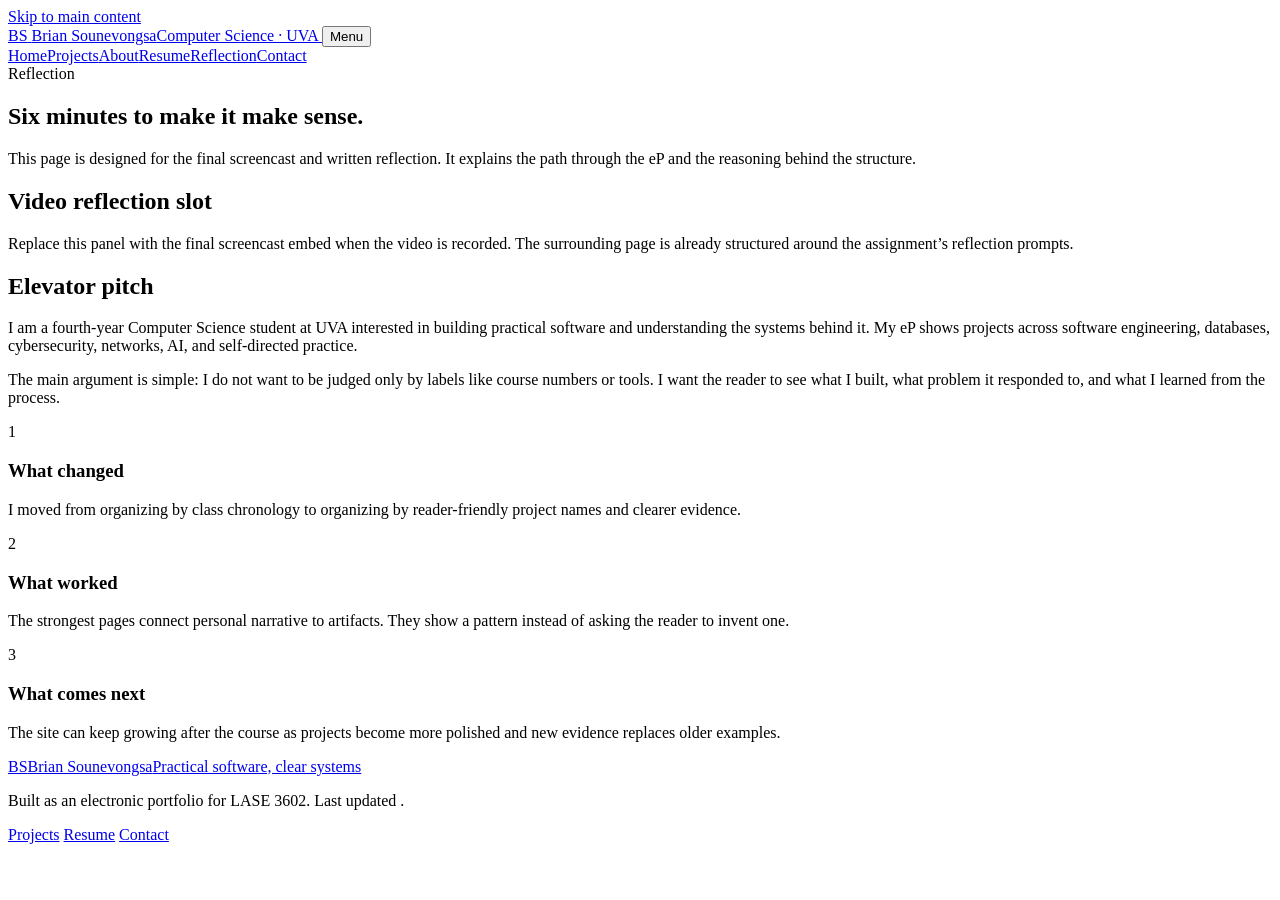
==== reflection.html @ 1a9d97e7 "added site files" ====
<!doctype html>
<html lang="en">
<head>
  <meta charset="utf-8">
  <meta name="viewport" content="width=device-width, initial-scale=1">
  <title>Reflection | Brian Sounevongsa</title>
  <meta name="description" content="Electronic portfolio for Brian Sounevongsa, a fourth-year Computer Science student at the University of Virginia.">
  <meta name="theme-color" content="#0b1f3a">
  <link rel="icon" href="assets/img/favicon.svg" type="image/svg+xml">
  <link rel="stylesheet" href="assets/css/styles.css">
</head>
<body>

<a class="skip-link" href="#main">Skip to main content</a>
<header class="site-header">
  <div class="nav-wrap">
    <a class="brand" href="index.html" aria-label="Brian Sounevongsa home">
      <span class="brand-mark">BS</span>
      <span class="brand-text">Brian Sounevongsa<span>Computer Science · UVA</span></span>
    </a>
    <button class="nav-toggle" type="button" aria-expanded="false" aria-controls="nav-links">Menu</button>
    <nav class="nav-links" id="nav-links" aria-label="Primary navigation"><a href="index.html" >Home</a><a href="projects.html" >Projects</a><a href="about.html" >About</a><a href="resume.html" >Resume</a><a href="reflection.html" aria-current="page">Reflection</a><a href="contact.html" >Contact</a></nav>
  </div>
</header>

<main id="main">

<section class="page-hero">
  <div class="container">
    <span class="eyebrow">Reflection</span>
    <h1>Six minutes to make it make sense.</h1>
    <p class="lead">This page is designed for the final screencast and written reflection. It explains the path through the eP and the reasoning behind the structure.</p>
  </div>
</section>
<section class="section tight">
  <div class="container grid two">
    <div class="video-frame reveal"><div><h2>Video reflection slot</h2><p>Replace this panel with the final screencast embed when the video is recorded. The surrounding page is already structured around the assignment’s reflection prompts.</p></div></div>
    <div class="card reveal">
      <h2>Elevator pitch</h2>
      <p>I am a fourth-year Computer Science student at UVA interested in building practical software and understanding the systems behind it. My eP shows projects across software engineering, databases, cybersecurity, networks, AI, and self-directed practice.</p>
      <p>The main argument is simple: I do not want to be judged only by labels like course numbers or tools. I want the reader to see what I built, what problem it responded to, and what I learned from the process.</p>
    </div>
  </div>
</section>
<section class="section tight">
  <div class="container grid three">
    <article class="card reveal"><div class="icon">1</div><h3>What changed</h3><p>I moved from organizing by class chronology to organizing by reader-friendly project names and clearer evidence.</p></article>
    <article class="card reveal"><div class="icon">2</div><h3>What worked</h3><p>The strongest pages connect personal narrative to artifacts. They show a pattern instead of asking the reader to invent one.</p></article>
    <article class="card reveal"><div class="icon">3</div><h3>What comes next</h3><p>The site can keep growing after the course as projects become more polished and new evidence replaces older examples.</p></article>
  </div>
</section>

</main>

<footer class="site-footer">
  <div class="footer-grid">
    <div>
      <a class="brand" href="index.html"><span class="brand-mark">BS</span><span class="brand-text">Brian Sounevongsa<span>Practical software, clear systems</span></span></a>
      <p class="footer-note">Built as an electronic portfolio for LASE 3602. Last updated <span data-year></span>.</p>
    </div>
    <div class="footer-links">
      <a href="projects.html">Projects</a>
      <a href="resume.html">Resume</a>
      <a href="contact.html">Contact</a>
    </div>
  </div>
</footer>
<script src="assets/js/main.js"></script>

</body>
</html>
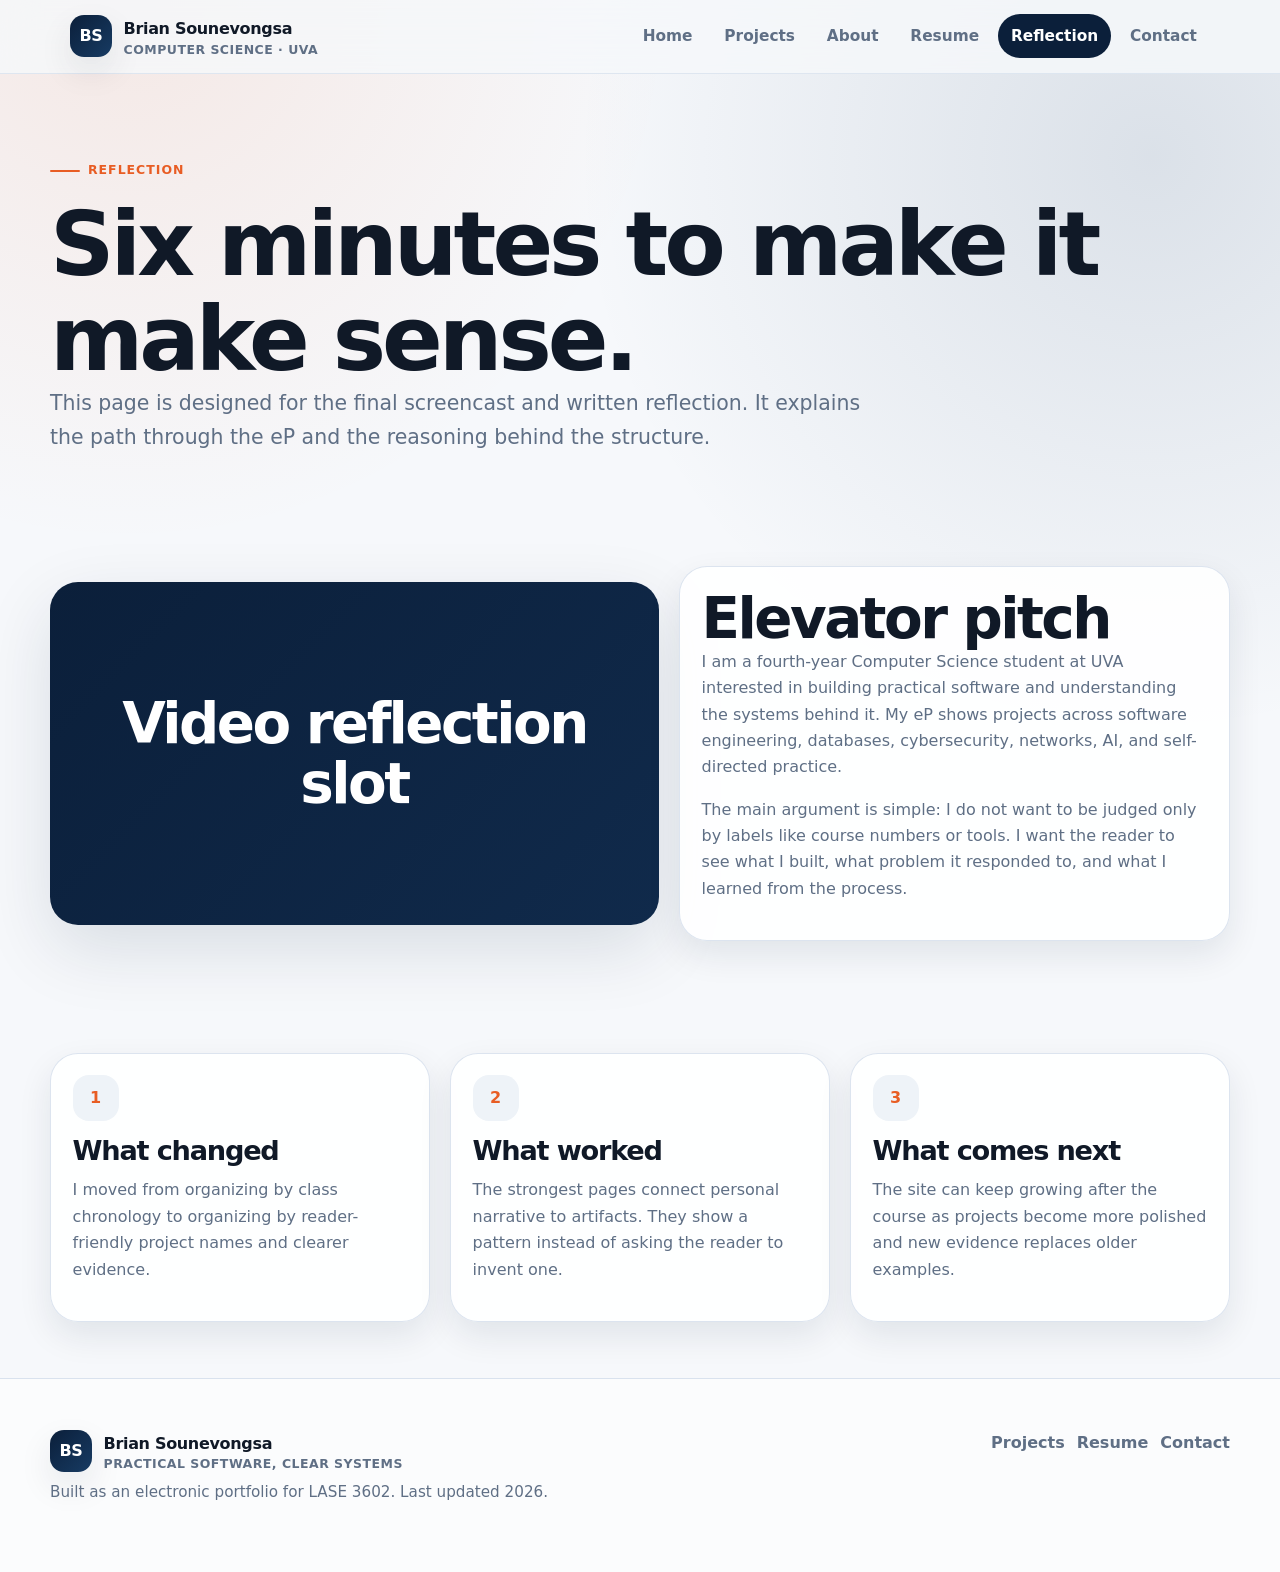
==== commit 5e4a9a4c: "Update reflection.html" ====
--- a/reflection.html
+++ b/reflection.html
@@ -34,7 +34,7 @@
 </section>
 <section class="section tight">
   <div class="container grid two">
-    <div class="video-frame reveal"><div><h2>Video reflection slot</h2><p>Replace this panel with the final screencast embed when the video is recorded. The surrounding page is already structured around the assignment’s reflection prompts.</p></div></div>
+    <div class="video-frame reveal"><div><h2>Video reflection slot</h2></div></div>
     <div class="card reveal">
       <h2>Elevator pitch</h2>
       <p>I am a fourth-year Computer Science student at UVA interested in building practical software and understanding the systems behind it. My eP shows projects across software engineering, databases, cybersecurity, networks, AI, and self-directed practice.</p>
--- a/assets/css/styles.css
+++ b/assets/css/styles.css
@@ -0,0 +1,239 @@
+
+:root {
+  --bg: #f6f8fb;
+  --surface: #ffffff;
+  --surface-soft: #eef3f8;
+  --text: #101927;
+  --muted: #5f6f85;
+  --muted-2: #7d8da1;
+  --navy: #0b1f3a;
+  --navy-2: #173b63;
+  --orange: #e85d24;
+  --orange-2: #ff7a2f;
+  --border: #d9e2ee;
+  --shadow: 0 24px 70px rgba(10, 30, 60, .12);
+  --shadow-soft: 0 14px 34px rgba(10, 30, 60, .09);
+  --radius-lg: 28px;
+  --radius-md: 18px;
+  --radius-sm: 12px;
+  --max: 1180px;
+}
+
+* { box-sizing: border-box; }
+html { scroll-behavior: smooth; }
+body {
+  margin: 0;
+  font-family: Inter, ui-sans-serif, system-ui, -apple-system, BlinkMacSystemFont, "Segoe UI", sans-serif;
+  color: var(--text);
+  background:
+    radial-gradient(circle at 10% 0%, rgba(232, 93, 36, .10), transparent 34rem),
+    radial-gradient(circle at 90% 10%, rgba(23, 59, 99, .12), transparent 36rem),
+    var(--bg);
+  line-height: 1.65;
+}
+
+img, svg { max-width: 100%; display: block; }
+a { color: inherit; text-decoration: none; }
+p { margin: 0 0 1rem; }
+strong { color: var(--text); }
+
+.skip-link {
+  position: absolute; left: -999px; top: 1rem; background: var(--navy); color: #fff; padding: .75rem 1rem; border-radius: 999px; z-index: 2000;
+}
+.skip-link:focus { left: 1rem; }
+
+.site-header {
+  position: sticky; top: 0; z-index: 1000;
+  backdrop-filter: blur(18px);
+  background: rgba(246, 248, 251, .82);
+  border-bottom: 1px solid rgba(217, 226, 238, .84);
+}
+.nav-wrap {
+  max-width: var(--max); margin: 0 auto; padding: .9rem 1.25rem;
+  display: flex; align-items: center; justify-content: space-between; gap: 1rem;
+}
+.brand { display: inline-flex; align-items: center; gap: .72rem; font-weight: 800; letter-spacing: -.02em; }
+.brand-mark {
+  width: 42px; height: 42px; border-radius: 14px; display: grid; place-items: center;
+  background: linear-gradient(135deg, var(--navy), var(--navy-2)); color: #fff; box-shadow: var(--shadow-soft);
+}
+.brand-text span { display: block; font-size: .78rem; font-weight: 700; color: var(--muted); letter-spacing: .04em; text-transform: uppercase; line-height: 1.1; }
+.nav-links { display: flex; align-items: center; gap: .35rem; }
+.nav-links a {
+  padding: .58rem .82rem; border-radius: 999px; color: var(--muted); font-weight: 720; font-size: .96rem;
+}
+.nav-links a:hover, .nav-links a:focus-visible { color: var(--navy); background: rgba(11,31,58,.06); outline: none; }
+.nav-links a[aria-current="page"] { color: #fff; background: var(--navy); }
+.nav-toggle { display: none; border: 0; background: var(--navy); color: #fff; border-radius: 14px; padding: .7rem .78rem; font-weight: 800; }
+
+main { overflow: hidden; }
+.section { padding: 5.6rem 1.25rem; }
+.section.tight { padding-top: 3.5rem; padding-bottom: 3.5rem; }
+.container { max-width: var(--max); margin: 0 auto; }
+.grid { display: grid; gap: 1.25rem; }
+.two { grid-template-columns: minmax(0, 1.05fr) minmax(340px, .95fr); align-items: center; }
+.three { grid-template-columns: repeat(3, minmax(0, 1fr)); }
+.four { grid-template-columns: repeat(4, minmax(0, 1fr)); }
+
+.eyebrow {
+  display: inline-flex; align-items: center; gap: .5rem; color: var(--orange); font-weight: 850; letter-spacing: .08em; text-transform: uppercase; font-size: .78rem; margin-bottom: 1rem;
+}
+.eyebrow::before { content: ""; width: 30px; height: 2px; background: currentColor; border-radius: 999px; }
+h1, h2, h3 { margin: 0; line-height: 1.06; letter-spacing: -.045em; }
+h1 { font-size: clamp(3rem, 7vw, 6.8rem); }
+h2 { font-size: clamp(2rem, 4.4vw, 4.05rem); }
+h3 { font-size: clamp(1.25rem, 2.2vw, 1.7rem); }
+.lead { font-size: clamp(1.05rem, 2vw, 1.28rem); color: var(--muted); max-width: 72ch; }
+.kicker { font-size: 1.05rem; color: var(--muted); }
+
+.hero { padding: 6.2rem 1.25rem 4.5rem; }
+.hero .container { position: relative; }
+.hero-copy { max-width: 770px; }
+.hero-title .accent { color: var(--orange); }
+.hero-actions { display: flex; flex-wrap: wrap; gap: .8rem; margin-top: 2rem; }
+.btn {
+  display: inline-flex; align-items: center; justify-content: center; gap: .55rem;
+  padding: .88rem 1.05rem; border-radius: 999px; font-weight: 820; border: 1px solid transparent;
+  transition: transform .2s ease, box-shadow .2s ease, background .2s ease, border-color .2s ease;
+}
+.btn:hover { transform: translateY(-2px); }
+.btn.primary { background: var(--navy); color: #fff; box-shadow: var(--shadow-soft); }
+.btn.primary:hover { background: #132d51; }
+.btn.secondary { background: #fff; color: var(--navy); border-color: var(--border); }
+.btn.secondary:hover { border-color: #bfd0e5; box-shadow: var(--shadow-soft); }
+.btn.ghost { color: var(--navy); background: rgba(11,31,58,.06); }
+.btn.small { padding: .66rem .82rem; font-size: .93rem; }
+
+.hero-card {
+  background: rgba(255,255,255,.76); border: 1px solid rgba(217,226,238,.9); border-radius: var(--radius-lg); box-shadow: var(--shadow); padding: 1rem;
+}
+.hero-card img { border-radius: 22px; }
+.hero-meta { display: grid; grid-template-columns: repeat(3, 1fr); gap: .75rem; margin-top: .75rem; }
+.meta-box { background: var(--surface-soft); border-radius: 18px; padding: 1rem; }
+.meta-box b { display: block; font-size: 1.25rem; color: var(--navy); line-height: 1; }
+.meta-box span { display: block; font-size: .78rem; color: var(--muted); margin-top: .35rem; font-weight: 700; text-transform: uppercase; letter-spacing: .04em; }
+
+.card {
+  background: rgba(255,255,255,.88); border: 1px solid rgba(217,226,238,.9); border-radius: var(--radius-lg); padding: 1.35rem; box-shadow: var(--shadow-soft);
+}
+.card.flat { box-shadow: none; }
+.card h3 { margin-bottom: .7rem; }
+.card p { color: var(--muted); }
+.card .icon {
+  width: 46px; height: 46px; border-radius: 16px; background: var(--surface-soft); display: grid; place-items: center; color: var(--orange); font-weight: 900; margin-bottom: 1rem;
+}
+
+.pill-row { display: flex; flex-wrap: wrap; gap: .52rem; margin-top: 1rem; }
+.pill, .tag {
+  display: inline-flex; align-items: center; border-radius: 999px; border: 1px solid var(--border); background: rgba(255,255,255,.72); color: var(--muted); padding: .42rem .68rem; font-size: .88rem; font-weight: 720;
+}
+.tag.hot { color: #fff; background: var(--orange); border-color: var(--orange); }
+
+.project-grid { display: grid; grid-template-columns: repeat(3, minmax(0, 1fr)); gap: 1.1rem; }
+.project-card {
+  position: relative; overflow: hidden; background: #fff; border: 1px solid var(--border); border-radius: var(--radius-lg); box-shadow: var(--shadow-soft); min-height: 100%; display: flex; flex-direction: column;
+}
+.project-card .thumb { aspect-ratio: 1.42/1; background: var(--surface-soft); overflow: hidden; }
+.project-card .thumb img { width: 100%; height: 100%; object-fit: cover; transition: transform .45s ease; }
+.project-card:hover .thumb img { transform: scale(1.035); }
+.project-card .body { padding: 1.25rem; display: flex; flex-direction: column; flex: 1; }
+.project-card h3 { font-size: 1.45rem; margin-bottom: .55rem; }
+.project-card p { color: var(--muted); }
+.project-card .spacer { flex: 1; }
+.project-card .meta { display: flex; flex-wrap: wrap; gap: .4rem; margin: .85rem 0 1.15rem; }
+.project-card .meta span { font-size: .78rem; color: var(--muted); background: var(--surface-soft); border-radius: 999px; padding: .28rem .5rem; font-weight: 760; }
+
+.statement {
+  padding: clamp(2rem, 5vw, 4rem); border-radius: 34px; background: linear-gradient(135deg, var(--navy), #122f52); color: #fff; box-shadow: var(--shadow);
+}
+.statement h2 { color: #fff; }
+.statement p { color: rgba(255,255,255,.82); font-size: 1.1rem; }
+.statement .pill { border-color: rgba(255,255,255,.22); background: rgba(255,255,255,.08); color: #fff; }
+
+.timeline { position: relative; display: grid; gap: 1rem; }
+.timeline::before { content: ""; position: absolute; left: 1rem; top: .5rem; bottom: .5rem; width: 2px; background: var(--border); }
+.timeline-item { position: relative; padding-left: 3rem; }
+.timeline-item::before { content: ""; position: absolute; left: .62rem; top: .3rem; width: .75rem; height: .75rem; border-radius: 50%; background: var(--orange); box-shadow: 0 0 0 6px #fff; }
+.timeline-item h3 { font-size: 1.18rem; letter-spacing: -.02em; }
+.timeline-item p { color: var(--muted); }
+
+.page-hero { padding: 5rem 1.25rem 2.5rem; }
+.page-hero .lead { max-width: 820px; }
+.breadcrumbs { display: flex; flex-wrap: wrap; gap: .5rem; color: var(--muted); font-weight: 700; font-size: .92rem; margin-bottom: 1.2rem; }
+.breadcrumbs a { color: var(--navy); }
+
+.filters { display: flex; gap: .55rem; flex-wrap: wrap; margin: 2rem 0 1.3rem; }
+.filter-btn { border: 1px solid var(--border); background: #fff; color: var(--muted); border-radius: 999px; padding: .65rem .86rem; cursor: pointer; font-weight: 800; }
+.filter-btn.active, .filter-btn:hover { background: var(--navy); color: #fff; border-color: var(--navy); }
+.search-box { width: 100%; border: 1px solid var(--border); background: #fff; padding: 1rem 1.1rem; border-radius: 18px; font: inherit; color: var(--text); box-shadow: var(--shadow-soft); }
+
+.project-detail-hero { padding-bottom: 2rem; }
+.project-detail-head { display: grid; grid-template-columns: minmax(0, .95fr) minmax(380px, 1.05fr); gap: 1.4rem; align-items: center; }
+.project-detail-head .image-wrap { border-radius: 32px; overflow: hidden; border: 1px solid var(--border); box-shadow: var(--shadow); background: #fff; }
+.detail-layout { display: grid; grid-template-columns: minmax(0, 1fr) 320px; gap: 1.4rem; align-items: start; }
+.detail-content { display: grid; gap: 1rem; }
+.detail-card h2 { font-size: clamp(1.6rem, 3vw, 2.3rem); margin-bottom: .75rem; }
+.detail-card p, .detail-card li { color: var(--muted); }
+.detail-card ul { margin: .8rem 0 0; padding-left: 1.2rem; }
+.sidebar { position: sticky; top: 92px; display: grid; gap: 1rem; }
+.stat-list { display: grid; gap: .75rem; }
+.stat { padding: .9rem; border-radius: 18px; background: var(--surface-soft); }
+.stat b { display: block; color: var(--navy); }
+.stat span { color: var(--muted); font-size: .92rem; }
+.process-steps { display: grid; grid-template-columns: repeat(4, minmax(0, 1fr)); gap: .7rem; margin-top: 1rem; }
+.step { background: var(--surface-soft); border-radius: 18px; padding: .9rem; border: 1px solid var(--border); }
+.step b { display: block; color: var(--orange); font-size: .85rem; margin-bottom: .25rem; }
+.step span { color: var(--muted); font-size: .92rem; }
+
+.resume-header { display: flex; justify-content: space-between; gap: 1rem; align-items: flex-start; flex-wrap: wrap; }
+.resume-section { padding: 1.4rem 0; border-top: 1px solid var(--border); }
+.resume-section:first-of-type { border-top: 0; }
+.resume-item { display: grid; grid-template-columns: 220px 1fr; gap: 1rem; padding: .9rem 0; }
+.resume-item time { color: var(--muted); font-weight: 800; }
+.resume-item h3 { font-size: 1.18rem; letter-spacing: -.02em; margin-bottom: .3rem; }
+.resume-item p, .resume-item li { color: var(--muted); }
+
+.contact-panel { padding: 2rem; border-radius: 32px; background: #fff; border: 1px solid var(--border); box-shadow: var(--shadow-soft); }
+.contact-list { display: grid; gap: .85rem; margin-top: 1rem; }
+.contact-link { display: flex; gap: .85rem; align-items: center; padding: 1rem; border-radius: 20px; background: var(--surface-soft); color: var(--navy); font-weight: 800; }
+.contact-link span:first-child { display: grid; place-items: center; width: 38px; height: 38px; border-radius: 13px; background: #fff; color: var(--orange); }
+
+.video-frame { aspect-ratio: 16/9; background: linear-gradient(135deg, var(--navy), #102a4b); color: #fff; border-radius: 28px; display: grid; place-items: center; text-align: center; padding: 2rem; box-shadow: var(--shadow); }
+.video-frame p { color: rgba(255,255,255,.8); max-width: 60ch; }
+
+.site-footer { padding: 3.2rem 1.25rem; border-top: 1px solid var(--border); background: rgba(255,255,255,.58); }
+.footer-grid { max-width: var(--max); margin: 0 auto; display: grid; grid-template-columns: 1fr auto; gap: 2rem; align-items: start; }
+.footer-links { display: flex; flex-wrap: wrap; gap: .75rem; justify-content: flex-end; }
+.footer-links a { color: var(--muted); font-weight: 760; }
+.footer-links a:hover { color: var(--navy); }
+.footer-note { color: var(--muted); margin-top: .5rem; font-size: .95rem; }
+
+.reveal { opacity: 0; transform: translateY(18px); transition: opacity .7s ease, transform .7s ease; }
+.reveal.visible { opacity: 1; transform: translateY(0); }
+
+@media (max-width: 960px) {
+  .two, .three, .four, .project-detail-head, .detail-layout { grid-template-columns: 1fr; }
+  .project-grid { grid-template-columns: repeat(2, minmax(0, 1fr)); }
+  .sidebar { position: static; }
+  .process-steps { grid-template-columns: repeat(2, minmax(0, 1fr)); }
+}
+@media (max-width: 760px) {
+  .nav-toggle { display: inline-flex; }
+  .nav-links { display: none; position: absolute; top: 72px; left: 1rem; right: 1rem; padding: .75rem; border: 1px solid var(--border); border-radius: 22px; background: #fff; box-shadow: var(--shadow); flex-direction: column; align-items: stretch; }
+  .nav-links.open { display: flex; }
+  .nav-links a { text-align: center; }
+  .hero { padding-top: 4rem; }
+  .hero-meta { grid-template-columns: 1fr; }
+  .project-grid { grid-template-columns: 1fr; }
+  .section { padding: 4rem 1rem; }
+  .page-hero { padding-top: 4rem; }
+  .resume-item { grid-template-columns: 1fr; gap: .2rem; }
+  .footer-grid { grid-template-columns: 1fr; }
+  .footer-links { justify-content: flex-start; }
+}
+@media print {
+  .site-header, .site-footer, .hero-actions, .btn, .filters, .search-box { display: none !important; }
+  body { background: #fff; }
+  .card, .project-card, .statement { box-shadow: none; }
+  .section, .page-hero { padding: 1rem 0; }
+}
